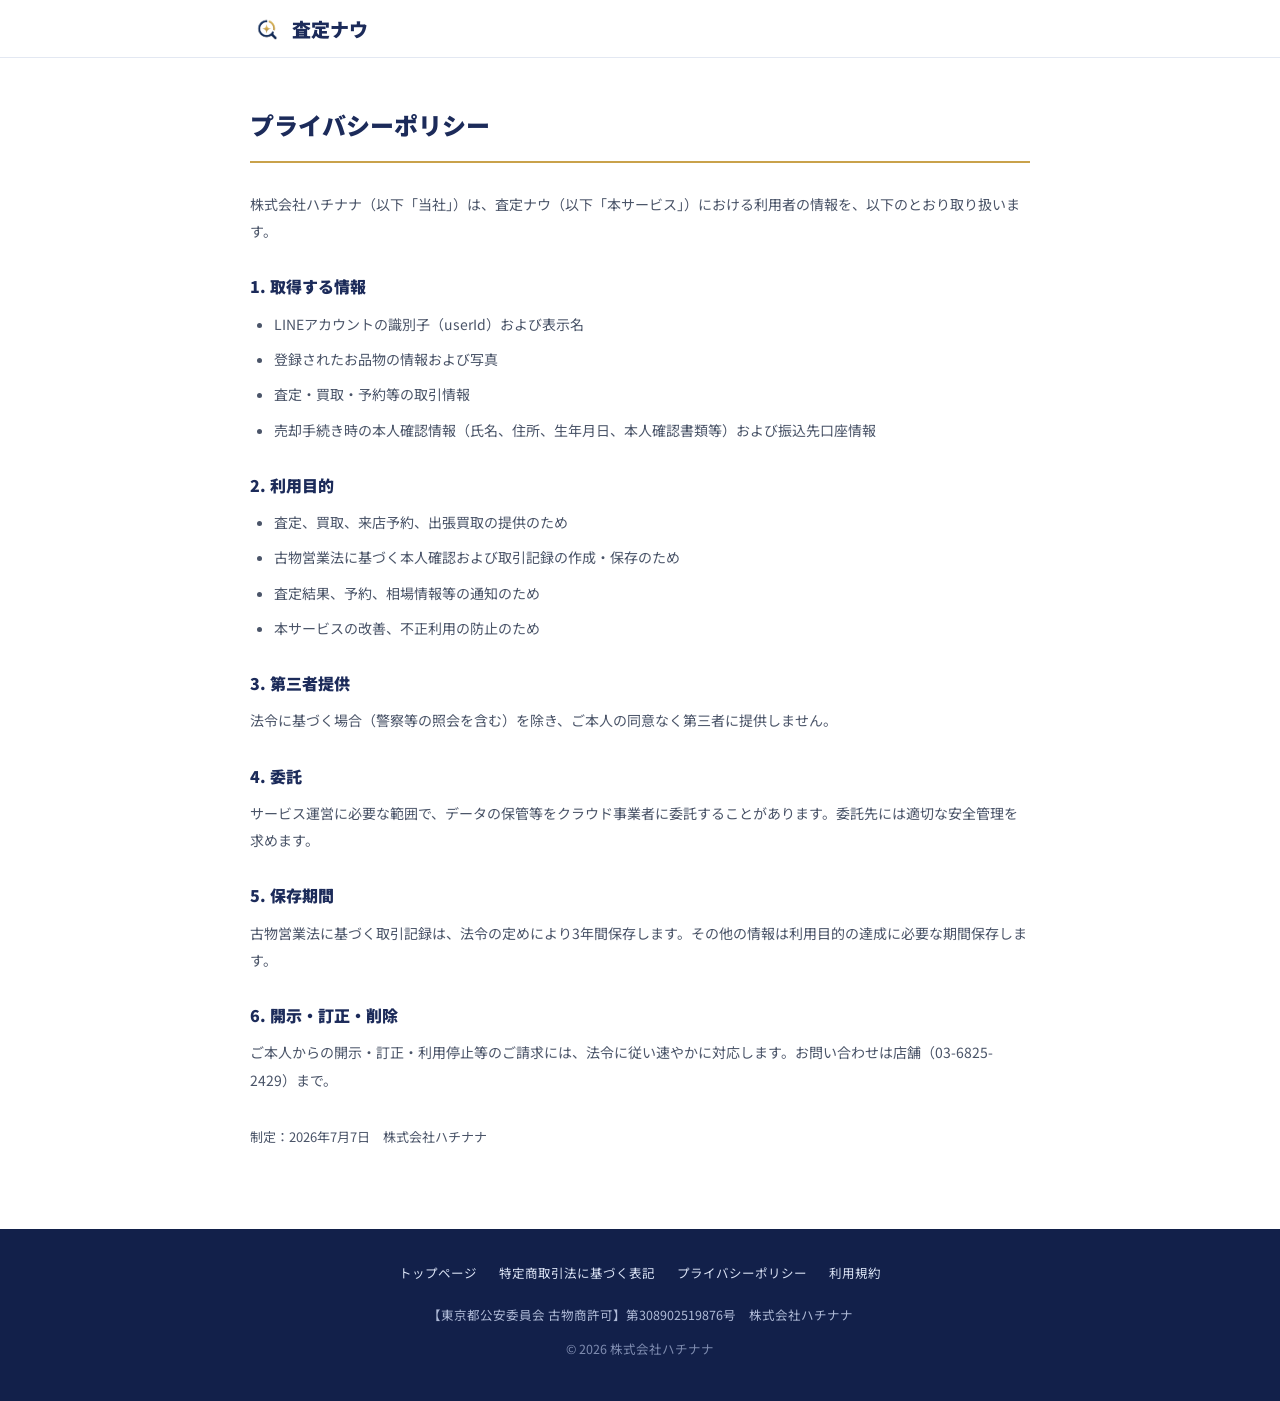
==== privacy.html @ 2ddbafa9 "査定ナウLP 初回コミット LINEミニアプリ認証・LINEヤフー広告審査対応のランディングページ。 FV・査定の流れ4ステップ・取扱品目・手数料・FAQ・運営者情報＋法務3ページ構成。  Co-Au" ====
<!DOCTYPE html>
<html lang="ja">
<head>
  <meta charset="UTF-8" />
  <meta name="viewport" content="width=device-width, initial-scale=1.0" />
  <title>プライバシーポリシー｜査定ナウ</title>
  <meta name="description" content="査定ナウ（株式会社ハチナナ）のプライバシーポリシーです。" />
  <link rel="icon" type="image/png" href="assets/imgs/satei-now-logo.png" />
  <link rel="preconnect" href="https://fonts.googleapis.com" />
  <link rel="preconnect" href="https://fonts.gstatic.com" crossorigin />
  <link href="https://fonts.googleapis.com/css2?family=Noto+Sans+JP:wght@400;500;700;900&display=swap" rel="stylesheet" />
  <link rel="stylesheet" href="assets/css/subpage.css?v=1" />
</head>
<body>
  <header class="site-header">
    <div class="site-header__inner">
      <a class="site-header__brand" href="index.html">
        <img src="assets/imgs/satei-now-logo.png" alt="査定ナウ ロゴ" width="34" height="34" />
        <span class="site-header__name">査定ナウ</span>
      </a>
    </div>
  </header>
  <main class="doc">
    <h1>プライバシーポリシー</h1>
    <p>株式会社ハチナナ（以下「当社」）は、査定ナウ（以下「本サービス」）における利用者の情報を、以下のとおり取り扱います。</p>
    <h2>1. 取得する情報</h2>
    <ul>
      <li>LINEアカウントの識別子（userId）および表示名</li>
      <li>登録されたお品物の情報および写真</li>
      <li>査定・買取・予約等の取引情報</li>
      <li>売却手続き時の本人確認情報（氏名、住所、生年月日、本人確認書類等）および振込先口座情報</li>
    </ul>
    <h2>2. 利用目的</h2>
    <ul>
      <li>査定、買取、来店予約、出張買取の提供のため</li>
      <li>古物営業法に基づく本人確認および取引記録の作成・保存のため</li>
      <li>査定結果、予約、相場情報等の通知のため</li>
      <li>本サービスの改善、不正利用の防止のため</li>
    </ul>
    <h2>3. 第三者提供</h2>
    <p>法令に基づく場合（警察等の照会を含む）を除き、ご本人の同意なく第三者に提供しません。</p>
    <h2>4. 委託</h2>
    <p>サービス運営に必要な範囲で、データの保管等をクラウド事業者に委託することがあります。委託先には適切な安全管理を求めます。</p>
    <h2>5. 保存期間</h2>
    <p>古物営業法に基づく取引記録は、法令の定めにより3年間保存します。その他の情報は利用目的の達成に必要な期間保存します。</p>
    <h2>6. 開示・訂正・削除</h2>
    <p>ご本人からの開示・訂正・利用停止等のご請求には、法令に従い速やかに対応します。お問い合わせは店舗（03-6825-2429）まで。</p>
    <p class="doc-date">制定：2026年7月7日　株式会社ハチナナ</p>
  </main>
  <footer class="site-footer">
    <div class="wrap">
      <nav class="site-footer__links">
        <a href="index.html">トップページ</a>
        <a href="tokusho.html">特定商取引法に基づく表記</a>
        <a href="privacy.html">プライバシーポリシー</a>
        <a href="terms.html">利用規約</a>
      </nav>
      <p class="site-footer__license">【東京都公安委員会 古物商許可】第308902519876号　株式会社ハチナナ</p>
      <p class="site-footer__copy">© 2026 株式会社ハチナナ</p>
    </div>
  </footer>
</body>
</html>
---- assets/css/subpage.css ----
:root {
  --navy: #1c2b5a;
  --navy-deep: #12204a;
  --navy-ink: #1a2333;
  --ink2: #4a5468;
  --gold: #c9a24b;
  --line-border: #e3e8f2;
  --font: "Noto Sans JP", "Hiragino Kaku Gothic ProN", "Hiragino Sans", sans-serif;
}
* { margin: 0; padding: 0; box-sizing: border-box; }
body { font-family: var(--font); color: var(--navy-ink); background: #fff; line-height: 1.95; -webkit-font-smoothing: antialiased; }
img { max-width: 100%; height: auto; display: block; }
a { color: inherit; }
.wrap { max-width: 820px; margin: 0 auto; padding: 0 20px; }

.site-header { position: sticky; top: 0; z-index: 50; background: rgba(255,255,255,0.92); backdrop-filter: blur(8px); border-bottom: 1px solid var(--line-border); }
.site-header__inner { max-width: 820px; margin: 0 auto; padding: 10px 20px; display: flex; align-items: center; }
.site-header__brand { display: flex; align-items: center; gap: 8px; text-decoration: none; }
.site-header__name { font-size: 19px; font-weight: 900; color: var(--navy); }

.doc { max-width: 820px; margin: 0 auto; padding: 44px 20px 72px; }
.doc h1 { font-size: 24px; font-weight: 900; color: var(--navy); margin-bottom: 28px; padding-bottom: 12px; border-bottom: 2px solid var(--gold); }
.doc h2 { font-size: 16px; font-weight: 900; color: var(--navy); margin: 26px 0 8px; }
.doc p, .doc li { font-size: 14px; color: var(--ink2); margin-bottom: 8px; }
.doc ul { margin-left: 1.5em; }
.doc dl dt { font-size: 14px; font-weight: 900; color: var(--navy); margin-top: 20px; }
.doc dl dd { font-size: 14px; color: var(--ink2); margin-top: 4px; }
.doc .doc-date { margin-top: 30px; font-size: 13px; color: var(--ink2); }

.site-footer { background: var(--navy-deep); color: #aeb9d6; padding: 32px 0 40px; font-size: 12.5px; }
.site-footer__links { display: flex; flex-wrap: wrap; gap: 8px 22px; justify-content: center; margin-bottom: 16px; }
.site-footer__links a { color: #dbe3f5; text-decoration: none; }
.site-footer__links a:hover { text-decoration: underline; }
.site-footer__license { text-align: center; margin-bottom: 10px; line-height: 2; }
.site-footer__copy { text-align: center; color: #7f8cb0; }
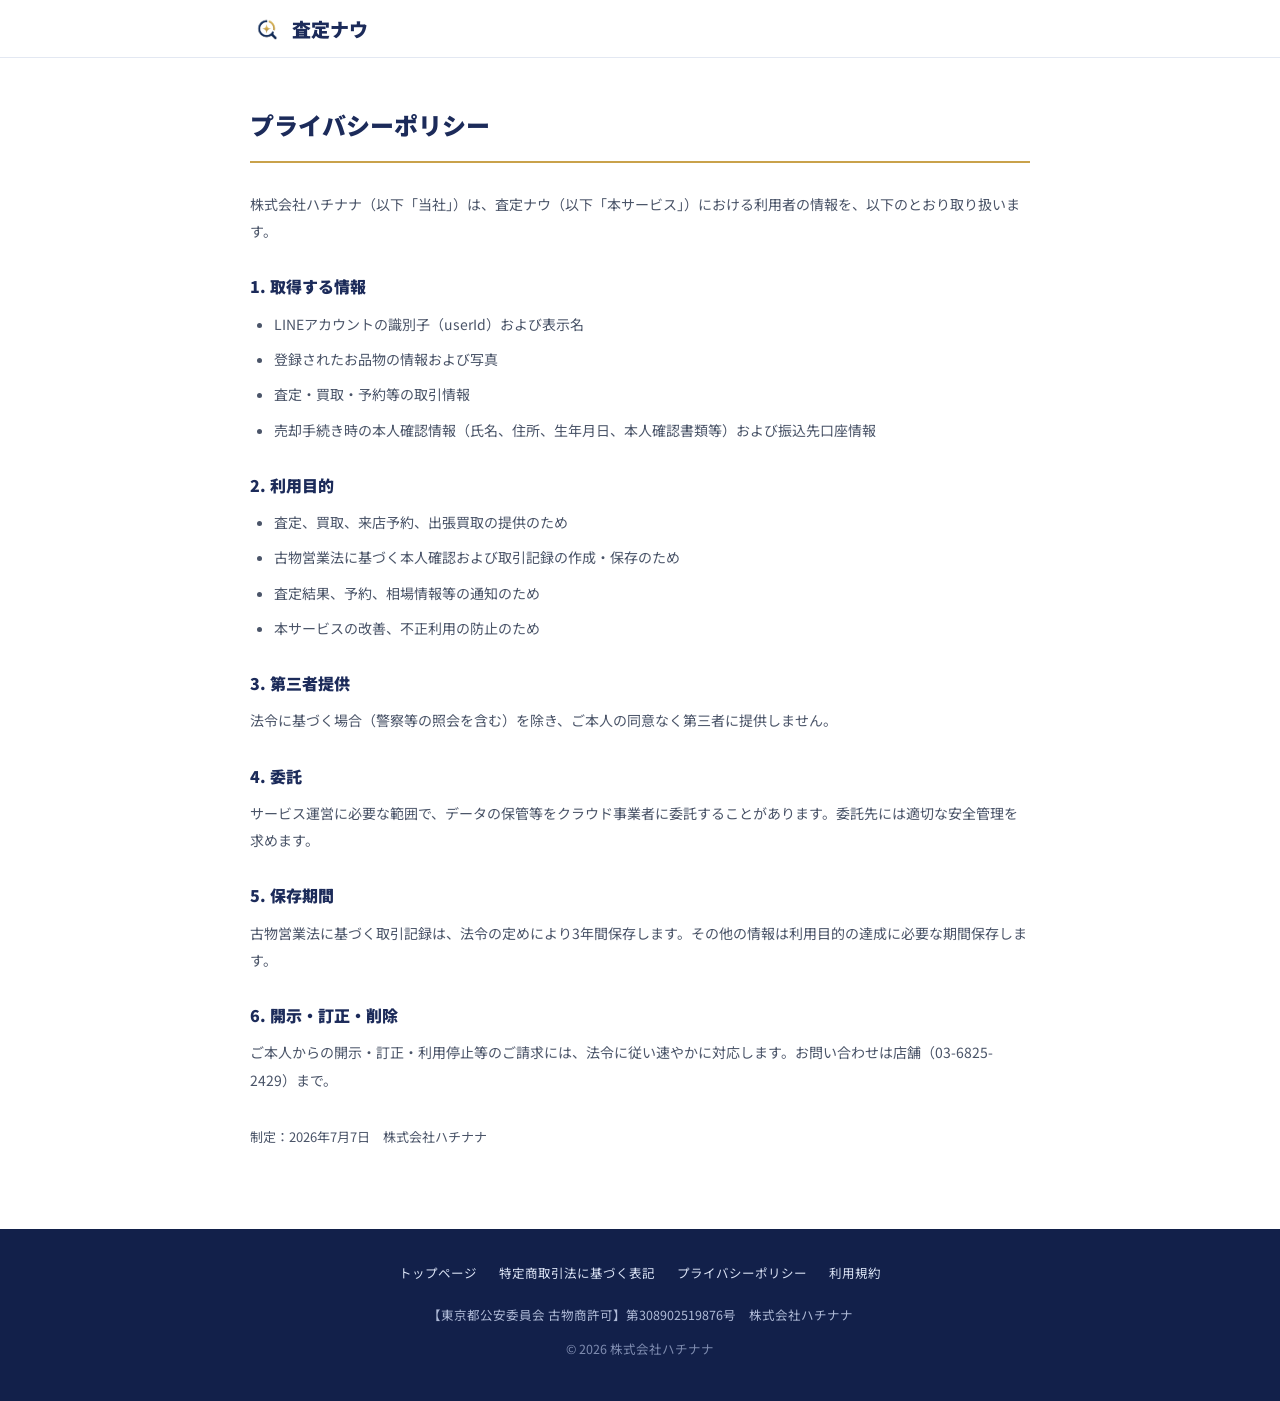
==== commit 2c18dda5: "画像をwebp化・OGP画像を設定・ミニアプリ起動リンクを本番URLに差し替え - ミニアプリ起動リンク4箇所を https://liff.line.me/2010663646-v9xATzY1 に差" ====
--- a/privacy.html
+++ b/privacy.html
@@ -5,7 +5,7 @@
   <meta name="viewport" content="width=device-width, initial-scale=1.0" />
   <title>プライバシーポリシー｜査定ナウ</title>
   <meta name="description" content="査定ナウ（株式会社ハチナナ）のプライバシーポリシーです。" />
-  <link rel="icon" type="image/png" href="assets/imgs/satei-now-logo.png" />
+  <link rel="icon" type="image/webp" href="assets/imgs/satei-now-logo.webp" />
   <link rel="preconnect" href="https://fonts.googleapis.com" />
   <link rel="preconnect" href="https://fonts.gstatic.com" crossorigin />
   <link href="https://fonts.googleapis.com/css2?family=Noto+Sans+JP:wght@400;500;700;900&display=swap" rel="stylesheet" />
@@ -15,7 +15,7 @@
   <header class="site-header">
     <div class="site-header__inner">
       <a class="site-header__brand" href="index.html">
-        <img src="assets/imgs/satei-now-logo.png" alt="査定ナウ ロゴ" width="34" height="34" />
+        <img src="assets/imgs/satei-now-logo.webp" alt="査定ナウ ロゴ" width="34" height="34" />
         <span class="site-header__name">査定ナウ</span>
       </a>
     </div>
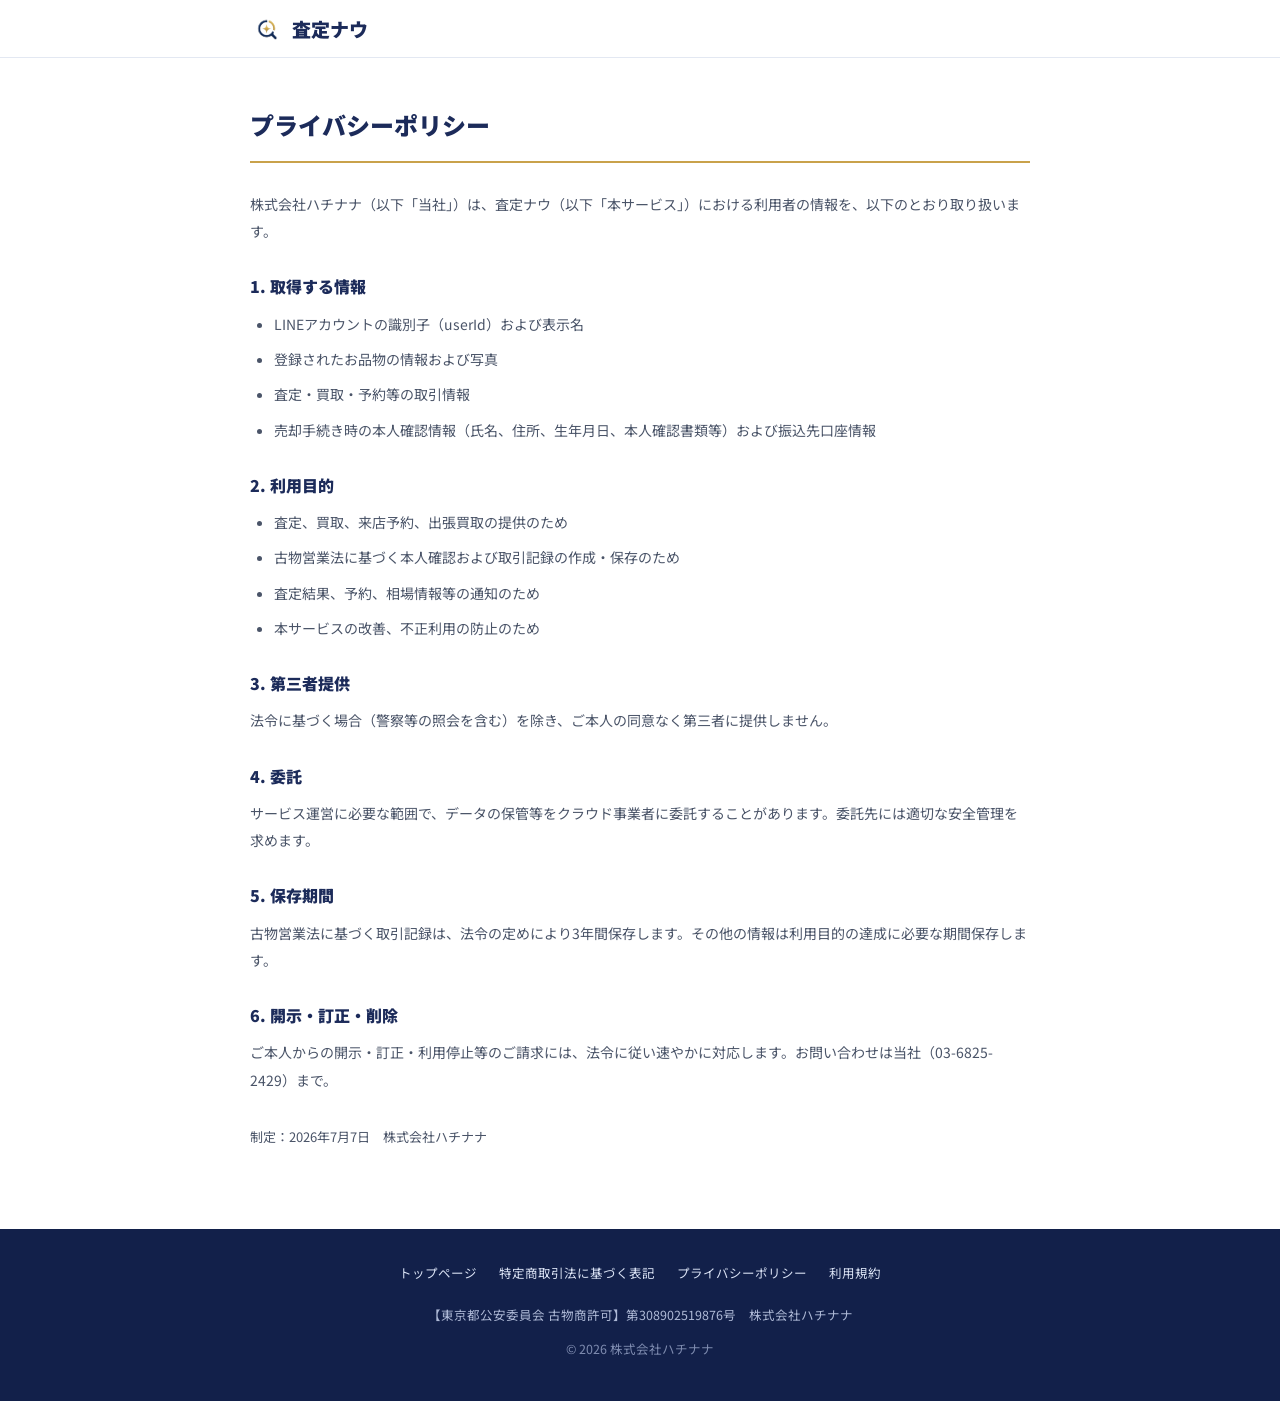
==== commit 33f6d144: "審査対応：店舗を特定する記載を全ページで一時非表示 - index.html: meta description から店舗名を削除した版に差し替え - index.html: 運営者情報テーブルの店舗" ====
--- a/privacy.html
+++ b/privacy.html
@@ -44,7 +44,11 @@
     <h2>5. 保存期間</h2>
     <p>古物営業法に基づく取引記録は、法令の定めにより3年間保存します。その他の情報は利用目的の達成に必要な期間保存します。</p>
     <h2>6. 開示・訂正・削除</h2>
+    <!-- ▼▼▼ 「店舗」表記の本来の版（審査後に復活させる版）。この「▼▼▼」の行と下の「▲▲▲」の行を削除して有効化する。
     <p>ご本人からの開示・訂正・利用停止等のご請求には、法令に従い速やかに対応します。お問い合わせは店舗（03-6825-2429）まで。</p>
+    ▲▲▲ -->
+    <!-- 審査用・「店舗」を「当社」に置換した版（審査後はこの p 行を削除する） -->
+    <p>ご本人からの開示・訂正・利用停止等のご請求には、法令に従い速やかに対応します。お問い合わせは当社（03-6825-2429）まで。</p>
     <p class="doc-date">制定：2026年7月7日　株式会社ハチナナ</p>
   </main>
   <footer class="site-footer">
